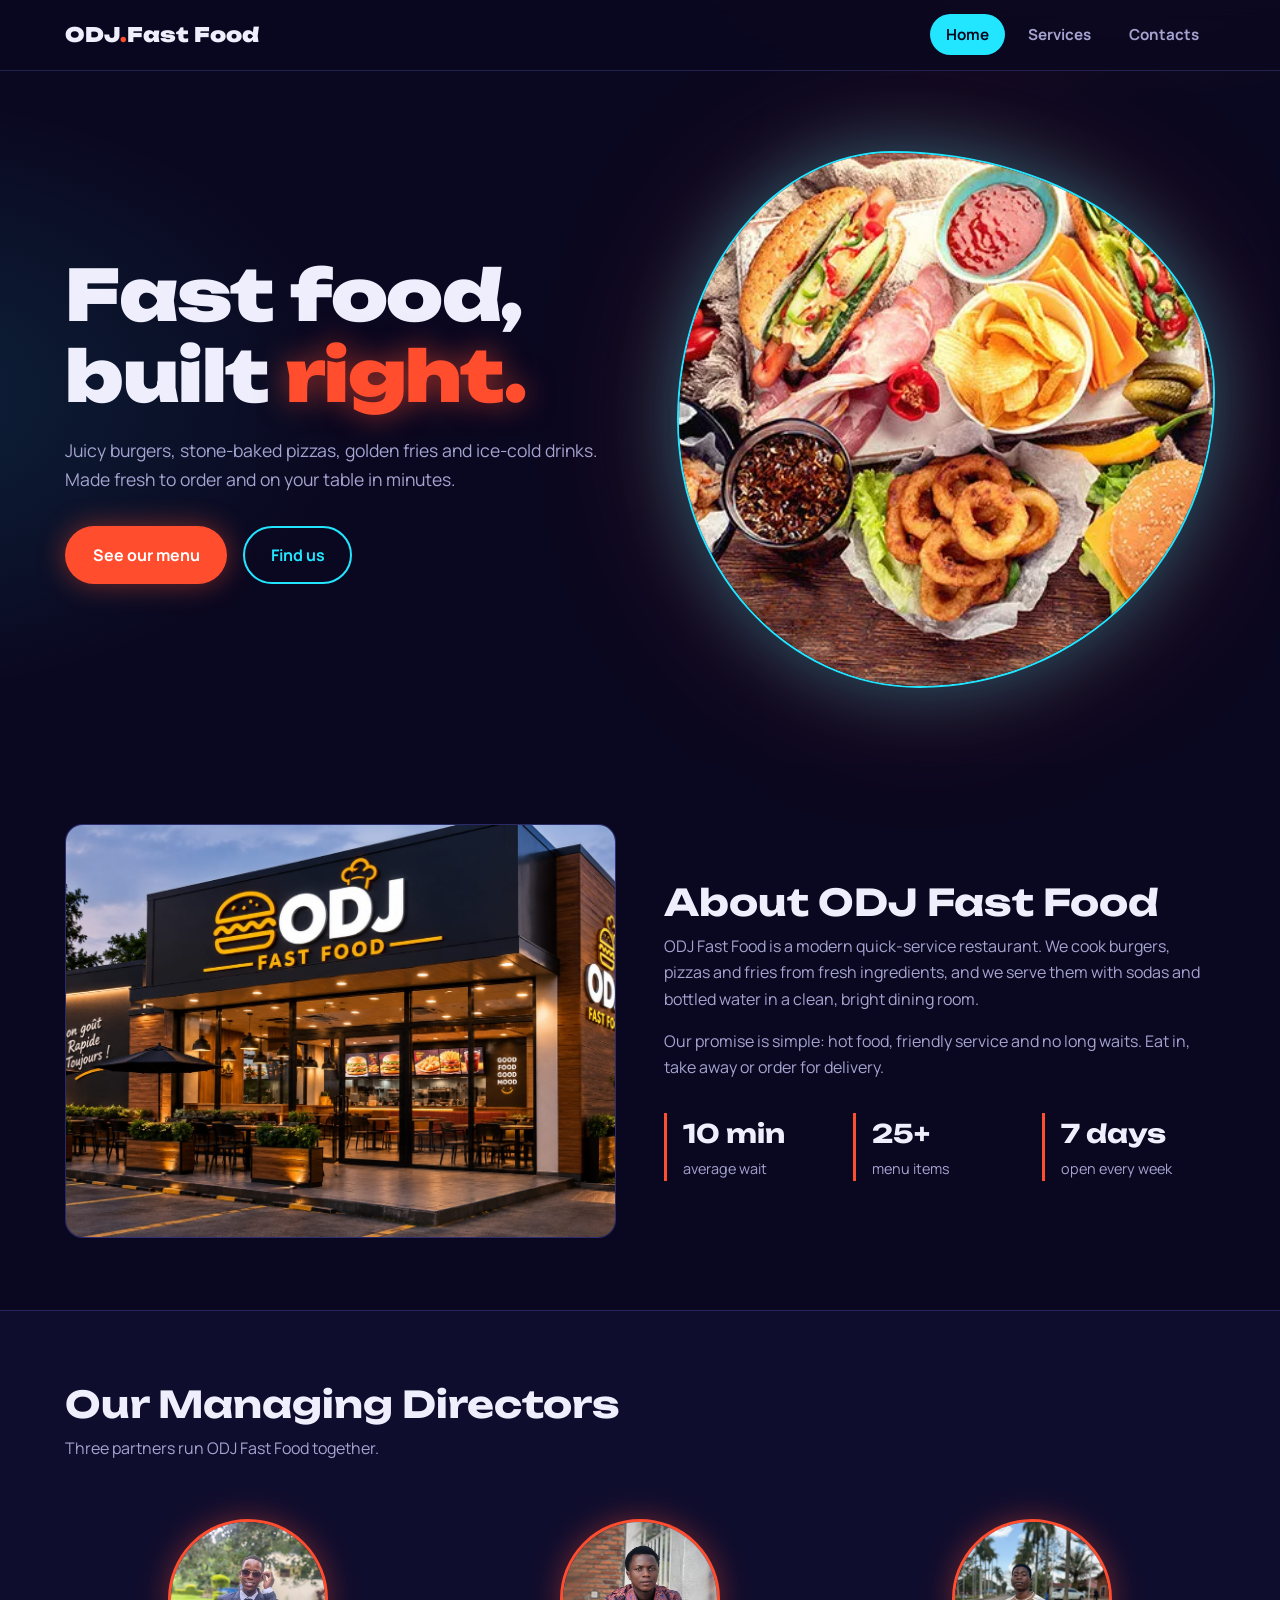
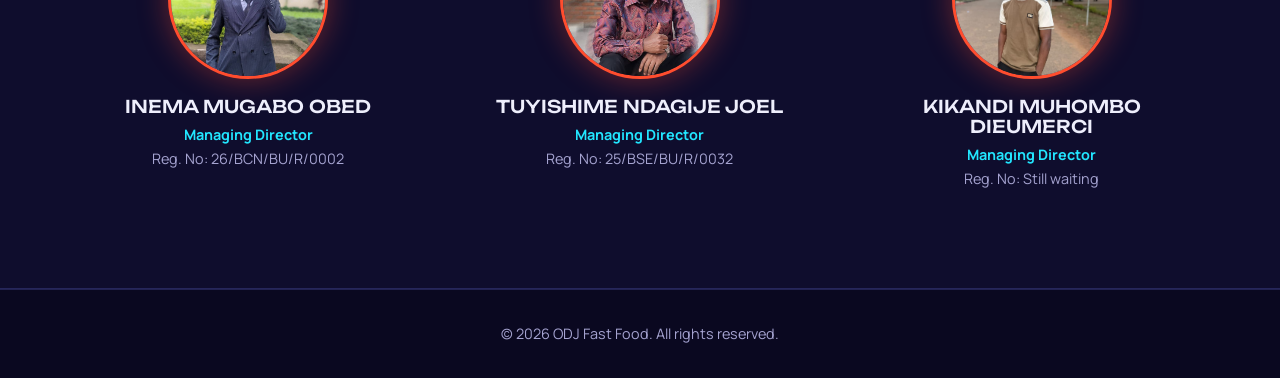
==== index.html @ 5b5426c4 "Add files via upload" ====
<!DOCTYPE html>
<html lang="en">
<head>
  <meta charset="UTF-8">
  <meta name="viewport" content="width=device-width, initial-scale=1">
  <title>ODJ Fast Food | Burgers, Pizza, Fries and Drinks</title>
  <meta name="description" content="ODJ Fast Food serves fresh burgers, pizzas, fries and cold drinks, fast.">
  <link rel="stylesheet" href="style.css">
</head>
<body>

<header class="site-header">
  <div class="wrap">
    <a class="logo" href="index.html">ODJ<span>.</span>Fast Food</a>
    <nav aria-label="Main navigation">
      <ul>
        <li><a class="active" href="index.html">Home</a></li>
        <li><a href="services.html">Services</a></li>
        <li><a href="contacts.html">Contacts</a></li>
      </ul>
    </nav>
  </div>
</header>

<main>
  <section class="hero">
    <div class="wrap">
      <div>
        <h1>Fast food,<br>built <em>right.</em></h1>
        <p>Juicy burgers, stone-baked pizzas, golden fries and ice-cold drinks. Made fresh to order and on your table in minutes.</p>
        <div class="actions">
          <a class="btn btn-primary" href="services.html">See our menu</a>
          <a class="btn btn-ghost" href="contacts.html">Find us</a>
        </div>
      </div>
      <div class="hero-img">
        <img src="images/hero-burger.jpg" alt="A double cheeseburger with fries on a dark background">
      </div>
    </div>
  </section>

  <section>
    <div class="wrap split">
      <div class="photo">
        <img src="images/restaurant.jpg" alt="Inside a modern fast food restaurant">
      </div>
      <div>
        <h2>About ODJ Fast Food</h2>
        <p>ODJ Fast Food is a modern quick-service restaurant. We cook burgers, pizzas and fries from fresh ingredients, and we serve them with sodas and bottled water in a clean, bright dining room.</p>
        <p style="margin-top:1rem">Our promise is simple: hot food, friendly service and no long waits. Eat in, take away or order for delivery.</p>
        <div class="stats">
          <div class="stat"><strong>10 min</strong><span>average wait</span></div>
          <div class="stat"><strong>25+</strong><span>menu items</span></div>
          <div class="stat"><strong>7 days</strong><span>open every week</span></div>
        </div>
      </div>
    </div>
  </section>

  <section class="directors">
    <div class="wrap">
      <h2>Our Managing Directors</h2>
      <p>Three partners run ODJ Fast Food together.</p>
      <div class="grid">
        <article class="director">
          <div class="avatar"><img src="images/member1.jpg" alt="Photo of Managing Director 1"></div>
          <h3>INEMA MUGABO OBED</h3>
          <p class="role">Managing Director</p>
          <p class="reg" style="margin-inline:auto">Reg. No: 26/BCN/BU/R/0002</p>
        </article>
        <article class="director">
          <div class="avatar"><img src="images/member2.jpg" alt="Photo of Managing Director 2"></div>
          <h3>TUYISHIME NDAGIJE JOEL</h3>
          <p class="role">Managing Director</p>
          <p class="reg" style="margin-inline:auto">Reg. No: 25/BSE/BU/R/0032</p>
        </article>
        <article class="director">
          <div class="avatar"><img src="images/member3.jpg" alt="Photo of Managing Director 3"></div>
          <h3>KIKANDI MUHOMBO DIEUMERCI</h3>
          <p class="role">Managing Director</p>
          <p class="reg" style="margin-inline:auto">Reg. No: Still waiting</p>
        </article>
      </div>
    </div>
  </section>
</main>

<footer>
  <div class="wrap">
    <p>&copy; 2026 ODJ Fast Food. All rights reserved.</p>
  </div>
</footer>

</body>
</html>
---- style.css ----
/* ODJ Fast Food — single external stylesheet */
@import url("https://fonts.googleapis.com/css2?family=Manrope:wght@400;500;700&family=Unbounded:wght@500;700;900&display=swap");

:root {
  --void: #0a0820;
  --panel: #14113a;
  --panel-2: #1c1850;
  --ember: #ff4d2e;
  --volt: #22e6ff;
  --amber: #ffc531;
  --text: #eeeefc;
  --muted: #a5a3d0;
  --line: rgba(120, 130, 255, 0.22);
  --radius: 18px;
}

* { box-sizing: border-box; margin: 0; padding: 0; }
html { scroll-behavior: smooth; }

body {
  font-family: "Manrope", system-ui, sans-serif;
  background:
    radial-gradient(900px 500px at 85% -10%, rgba(255, 77, 46, 0.18), transparent 60%),
    radial-gradient(800px 500px at -10% 20%, rgba(34, 230, 255, 0.12), transparent 60%),
    var(--void);
  color: var(--text);
  line-height: 1.65;
}

img { display: block; max-width: 100%; }
a { color: var(--volt); text-decoration: none; }
a:hover { text-decoration: underline; }
:focus-visible { outline: 3px solid var(--amber); outline-offset: 3px; border-radius: 6px; }

h1, h2, h3 { font-family: "Unbounded", sans-serif; line-height: 1.15; }
h1 { font-size: clamp(2.2rem, 6vw, 4.4rem); font-weight: 900; letter-spacing: -0.02em; }
h2 { font-size: clamp(1.5rem, 3.4vw, 2.3rem); font-weight: 700; margin-bottom: 0.6rem; }
h3 { font-size: 1.1rem; font-weight: 500; margin-bottom: 0.4rem; }
p { max-width: 68ch; color: var(--muted); }

.wrap { width: min(1150px, 92%); margin-inline: auto; }
section { padding: 4.5rem 0; }

/* Header / navigation */
.site-header {
  position: sticky; top: 0; z-index: 10;
  background: rgba(10, 8, 32, 0.82);
  backdrop-filter: blur(12px);
  border-bottom: 1px solid var(--line);
}
.site-header .wrap { display: flex; align-items: center; justify-content: space-between; padding: 0.9rem 0; }
.logo { font-family: "Unbounded", sans-serif; font-weight: 900; font-size: 1.25rem; color: var(--text); }
.logo span { color: var(--ember); }
.logo:hover { text-decoration: none; }
nav ul { display: flex; gap: 0.4rem; list-style: none; }
nav a {
  display: block; padding: 0.5rem 1rem; border-radius: 999px;
  color: var(--muted); font-weight: 700; font-size: 0.95rem;
}
nav a:hover { color: var(--text); text-decoration: none; background: var(--panel-2); }
nav a.active { color: var(--void); background: var(--volt); }

/* Buttons */
.btn {
  display: inline-block; padding: 0.85rem 1.6rem; border-radius: 999px;
  font-weight: 700; border: 2px solid transparent; cursor: pointer; font-family: inherit; font-size: 1rem;
  transition: transform 0.2s, box-shadow 0.2s;
}
.btn:hover { transform: translateY(-2px); text-decoration: none; }
.btn-primary { background: var(--ember); color: #fff; box-shadow: 0 0 28px rgba(255, 77, 46, 0.45); }
.btn-ghost { border-color: var(--volt); color: var(--volt); }

/* Hero */
.hero { padding: 5rem 0 4rem; }
.hero .wrap { display: grid; grid-template-columns: 1.05fr 1fr; gap: 3rem; align-items: center; }
.hero h1 em { font-style: normal; color: var(--ember); text-shadow: 0 0 30px rgba(255, 77, 46, 0.6); }
.hero p { margin: 1.2rem 0 2rem; font-size: 1.1rem; }
.hero .actions { display: flex; gap: 1rem; flex-wrap: wrap; }
.hero-img {
  aspect-ratio: 1 / 1; border-radius: 40% 60% 55% 45% / 50% 45% 55% 50%;
  overflow: hidden; border: 2px solid var(--volt);
  box-shadow: 0 0 70px rgba(34, 230, 255, 0.35), 0 0 140px rgba(255, 77, 46, 0.25);
  background: linear-gradient(135deg, var(--panel-2), var(--panel));
  animation: glow 5s ease-in-out infinite alternate;
}
.hero-img img { width: 100%; height: 100%; object-fit: cover; }
@keyframes glow {
  from { box-shadow: 0 0 50px rgba(34, 230, 255, 0.25), 0 0 100px rgba(255, 77, 46, 0.15); }
  to   { box-shadow: 0 0 90px rgba(34, 230, 255, 0.5),  0 0 170px rgba(255, 77, 46, 0.35); }
}

/* Page banner (services, contacts) */
.banner { padding: 4rem 0 1rem; }
.banner p { margin-top: 0.8rem; font-size: 1.1rem; }

/* Two-column blocks */
.split { display: grid; grid-template-columns: 1fr 1fr; gap: 3rem; align-items: center; }
.photo {
  border-radius: var(--radius); overflow: hidden; border: 1px solid var(--line);
  background: linear-gradient(135deg, var(--panel-2), var(--panel)); aspect-ratio: 4 / 3;
}
.photo img { width: 100%; height: 100%; object-fit: cover; }

/* Stat strip */
.stats { display: grid; grid-template-columns: repeat(auto-fit, minmax(160px, 1fr)); gap: 1rem; margin-top: 2rem; }
.stat { border-left: 3px solid var(--ember); padding-left: 1rem; }
.stat strong { display: block; font-family: "Unbounded", sans-serif; font-size: 1.6rem; color: var(--text); }
.stat span { color: var(--muted); font-size: 0.9rem; }

/* Cards (menu items) */
.grid { display: grid; grid-template-columns: repeat(auto-fit, minmax(300px, 1fr)); gap: 1.6rem; margin-top: 2rem; }
.card {
  background: linear-gradient(160deg, var(--panel-2), var(--panel));
  border: 1px solid var(--line); border-radius: var(--radius); overflow: hidden;
  transition: border-color 0.25s, transform 0.25s;
}
.card:hover { border-color: var(--volt); transform: translateY(-4px); }
.card .thumb { aspect-ratio: 16 / 10; background: var(--panel); }
.card .thumb img { width: 100%; height: 100%; object-fit: cover; }
.card .body { padding: 1.3rem 1.4rem 1.5rem; }
.card ul { list-style: none; margin-top: 0.8rem; }
.card li {
  display: flex; justify-content: space-between; gap: 1rem;
  padding: 0.45rem 0; border-top: 1px dashed var(--line); color: var(--muted); font-size: 0.95rem;
}
.card li b { color: var(--amber); font-weight: 700; white-space: nowrap; }

/* Directors */
.directors { background: rgba(20, 17, 58, 0.55); border-block: 1px solid var(--line); }
.director { text-align: center; padding: 1.6rem 1.2rem; }
.director .avatar {
  width: 160px; height: 160px; border-radius: 50%; margin: 0 auto 1.1rem; overflow: hidden;
  border: 3px solid var(--ember); box-shadow: 0 0 30px rgba(255, 77, 46, 0.4);
  background: var(--panel-2);
}
.director .avatar img { width: 100%; height: 100%; object-fit: cover; }
.director .role { color: var(--volt); font-weight: 700; font-size: 0.9rem; }
.director .reg { color: var(--muted); font-size: 0.9rem; }

/* Contacts */
.contact-grid { display: grid; grid-template-columns: 1fr 1.2fr; gap: 2.5rem; margin-top: 2rem; }
.info-item { padding: 1rem 0; border-bottom: 1px solid var(--line); }
.info-item h3 { color: var(--volt); }
form { background: var(--panel); border: 1px solid var(--line); border-radius: var(--radius); padding: 2rem; }
label { display: block; font-weight: 700; margin: 1rem 0 0.35rem; font-size: 0.95rem; }
input, textarea, select {
  width: 100%; padding: 0.8rem 1rem; border-radius: 12px; font: inherit;
  background: var(--void); color: var(--text); border: 1px solid var(--line);
}
textarea { min-height: 130px; resize: vertical; }
form .btn { margin-top: 1.4rem; }

/* Footer */
footer { border-top: 1px solid var(--line); padding: 2rem 0; text-align: center; color: var(--muted); font-size: 0.9rem; }
footer p { margin-inline: auto; }

/* Responsive */
@media (max-width: 820px) {
  .hero .wrap, .split, .contact-grid { grid-template-columns: 1fr; }
  .site-header .wrap { flex-direction: column; gap: 0.6rem; }
  nav a { padding: 0.45rem 0.8rem; }
  section { padding: 3rem 0; }
}
@media (prefers-reduced-motion: reduce) {
  * { animation: none !important; transition: none !important; scroll-behavior: auto !important; }
}
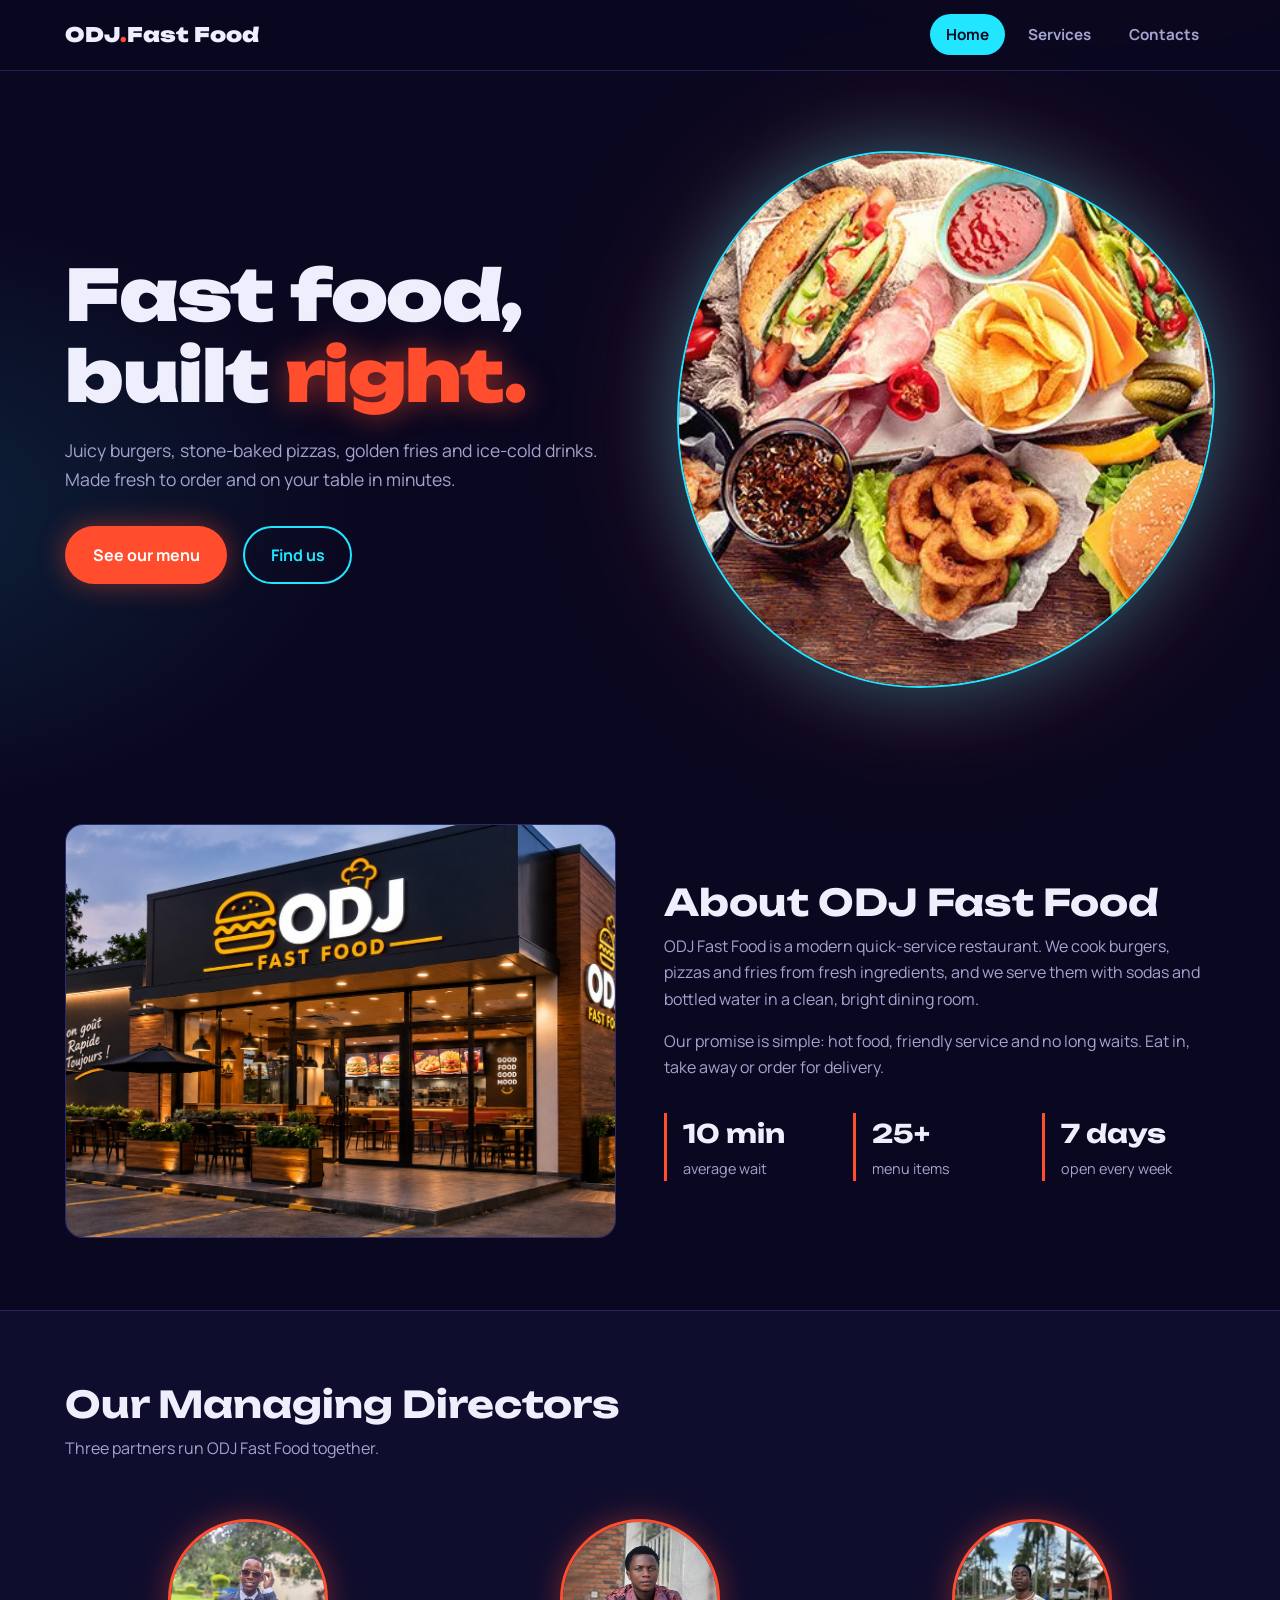
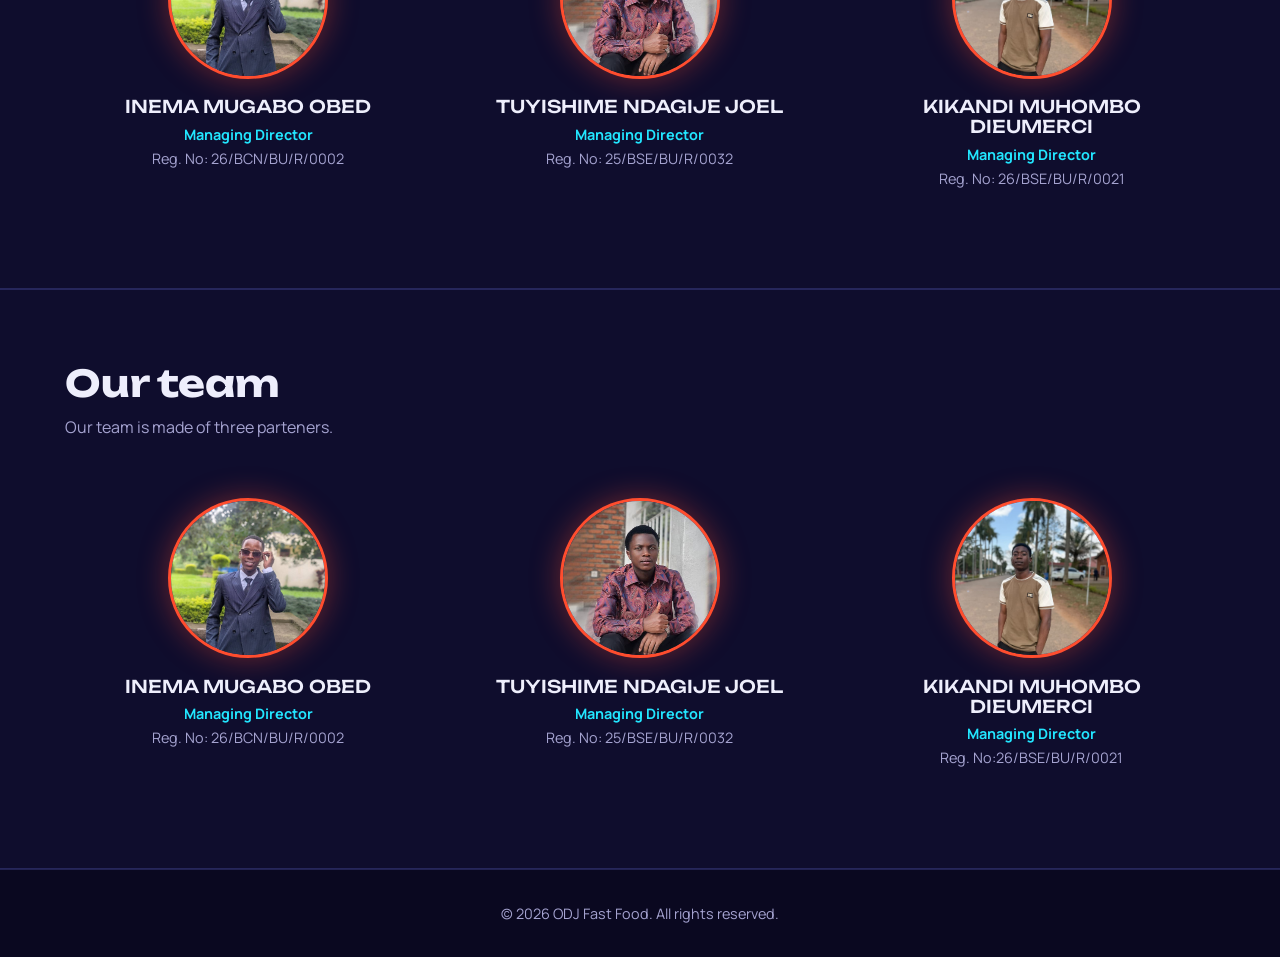
==== commit b06f77eb: "Update registration numbers for directors" ====
--- a/index.html
+++ b/index.html
@@ -78,7 +78,34 @@
           <div class="avatar"><img src="images/member3.jpg" alt="Photo of Managing Director 3"></div>
           <h3>KIKANDI MUHOMBO DIEUMERCI</h3>
           <p class="role">Managing Director</p>
-          <p class="reg" style="margin-inline:auto">Reg. No: Still waiting</p>
+          <p class="reg" style="margin-inline:auto">Reg. No: 26/BSE/BU/R/0021</p>
+        </article>
+      </div>
+    </div>
+  </section>
+
+   <section class="directors">
+    <div class="wrap">
+      <h2>Our team</h2>
+      <p>Our team is made of three parteners.</p>
+      <div class="grid">
+        <article class="director">
+          <div class="avatar"><img src="images/member1.jpg" alt="Photo of Managing Director 1"></div>
+          <h3>INEMA MUGABO OBED</h3>
+          <p class="role">Managing Director</p>
+          <p class="reg" style="margin-inline:auto">Reg. No: 26/BCN/BU/R/0002</p>
+        </article>
+        <article class="director">
+          <div class="avatar"><img src="images/member2.jpg" alt="Photo of Managing Director 2"></div>
+          <h3>TUYISHIME NDAGIJE JOEL</h3>
+          <p class="role">Managing Director</p>
+          <p class="reg" style="margin-inline:auto">Reg. No: 25/BSE/BU/R/0032</p>
+        </article>
+        <article class="director">
+          <div class="avatar"><img src="images/member3.jpg" alt="Photo of Managing Director 3"></div>
+          <h3>KIKANDI MUHOMBO DIEUMERCI</h3>
+          <p class="role">Managing Director</p>
+          <p class="reg" style="margin-inline:auto">Reg. No:26/BSE/BU/R/0021 </p>
         </article>
       </div>
     </div>
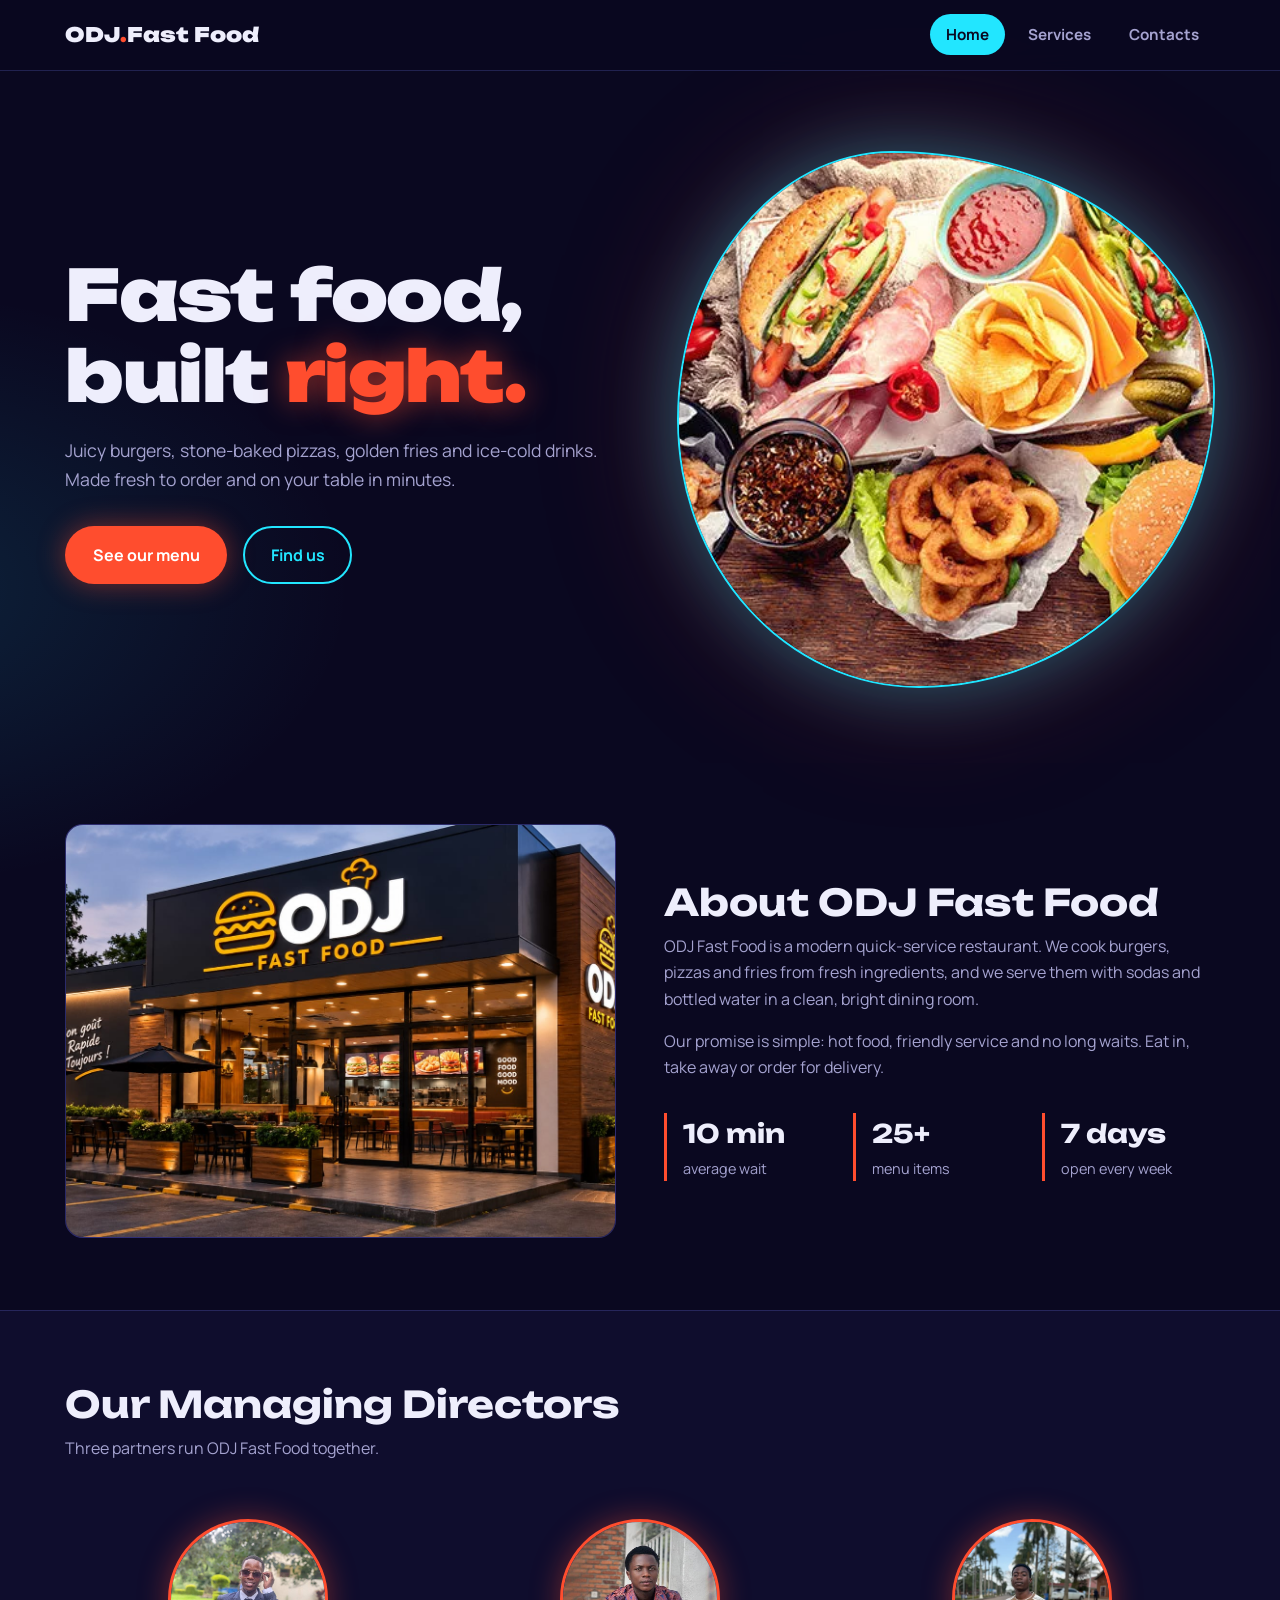
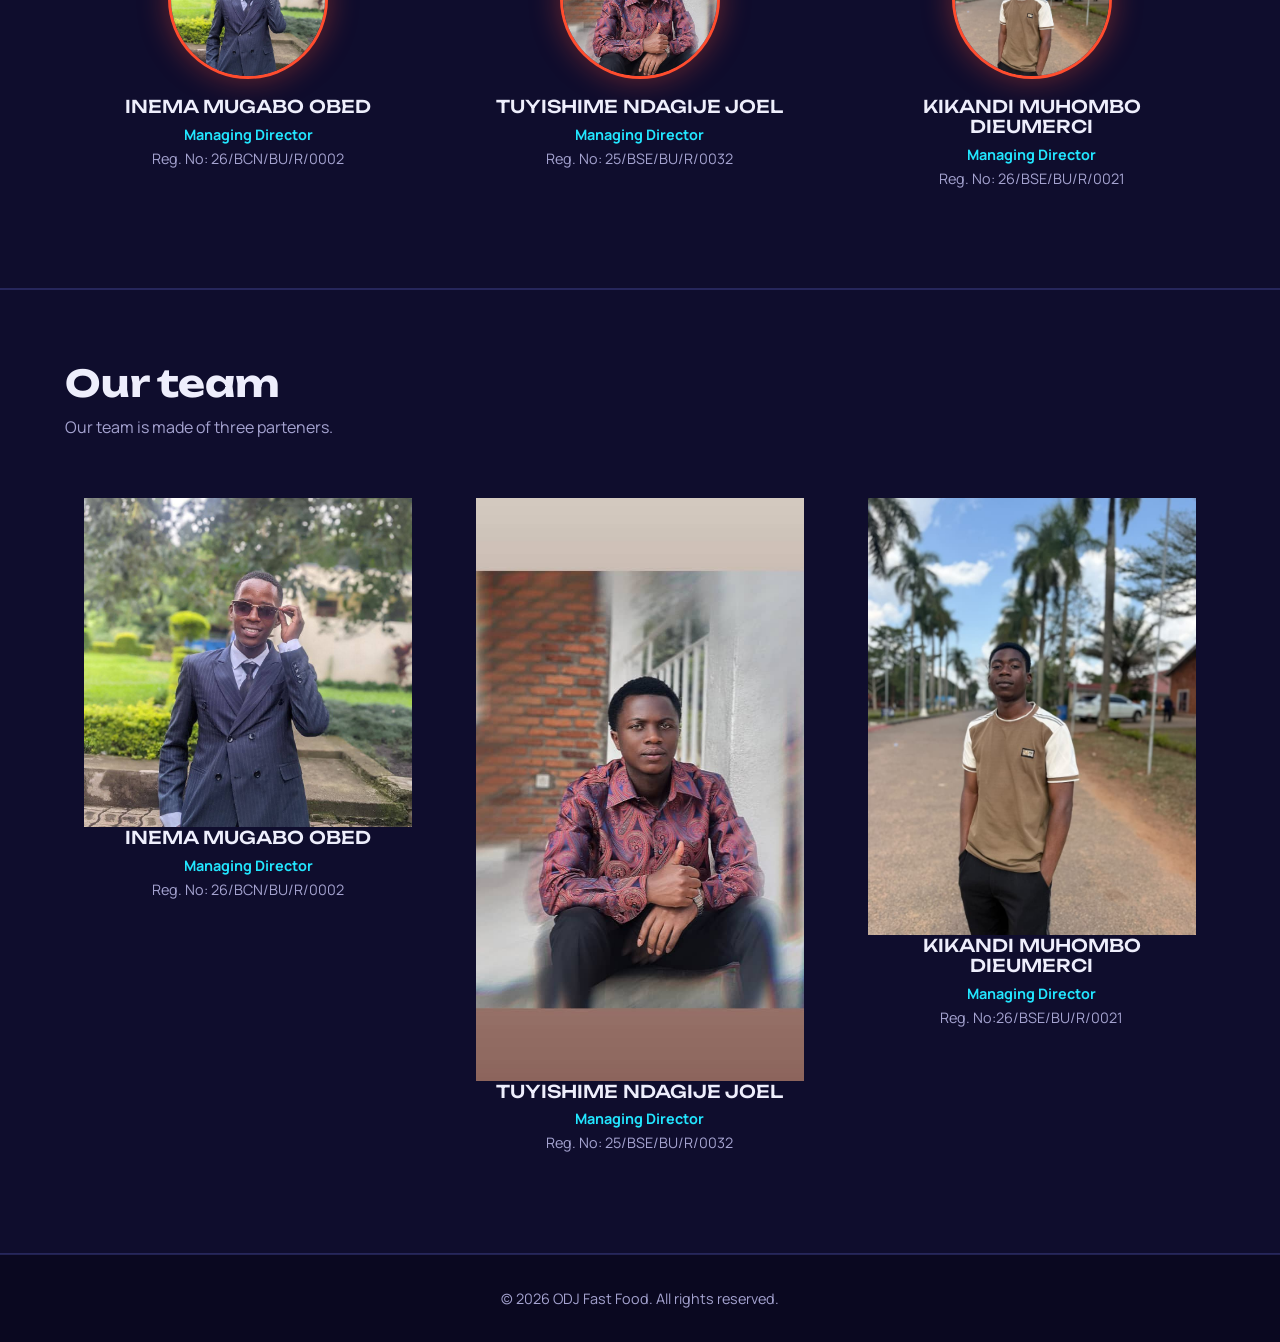
==== commit d222ff04: "Replace 'avatar' class with 'thumb' for images" ====
--- a/index.html
+++ b/index.html
@@ -90,19 +90,19 @@
       <p>Our team is made of three parteners.</p>
       <div class="grid">
         <article class="director">
-          <div class="avatar"><img src="images/member1.jpg" alt="Photo of Managing Director 1"></div>
+          <div class="thumb"><img src="images/member1.jpg" alt="Photo of Managing Director 1"></div>
           <h3>INEMA MUGABO OBED</h3>
           <p class="role">Managing Director</p>
           <p class="reg" style="margin-inline:auto">Reg. No: 26/BCN/BU/R/0002</p>
         </article>
         <article class="director">
-          <div class="avatar"><img src="images/member2.jpg" alt="Photo of Managing Director 2"></div>
+          <div class="thumb"><img src="images/member2.jpg" alt="Photo of Managing Director 2"></div>
           <h3>TUYISHIME NDAGIJE JOEL</h3>
           <p class="role">Managing Director</p>
           <p class="reg" style="margin-inline:auto">Reg. No: 25/BSE/BU/R/0032</p>
         </article>
         <article class="director">
-          <div class="avatar"><img src="images/member3.jpg" alt="Photo of Managing Director 3"></div>
+          <div class="thumb"><img src="images/member3.jpg" alt="Photo of Managing Director 3"></div>
           <h3>KIKANDI MUHOMBO DIEUMERCI</h3>
           <p class="role">Managing Director</p>
           <p class="reg" style="margin-inline:auto">Reg. No:26/BSE/BU/R/0021 </p>
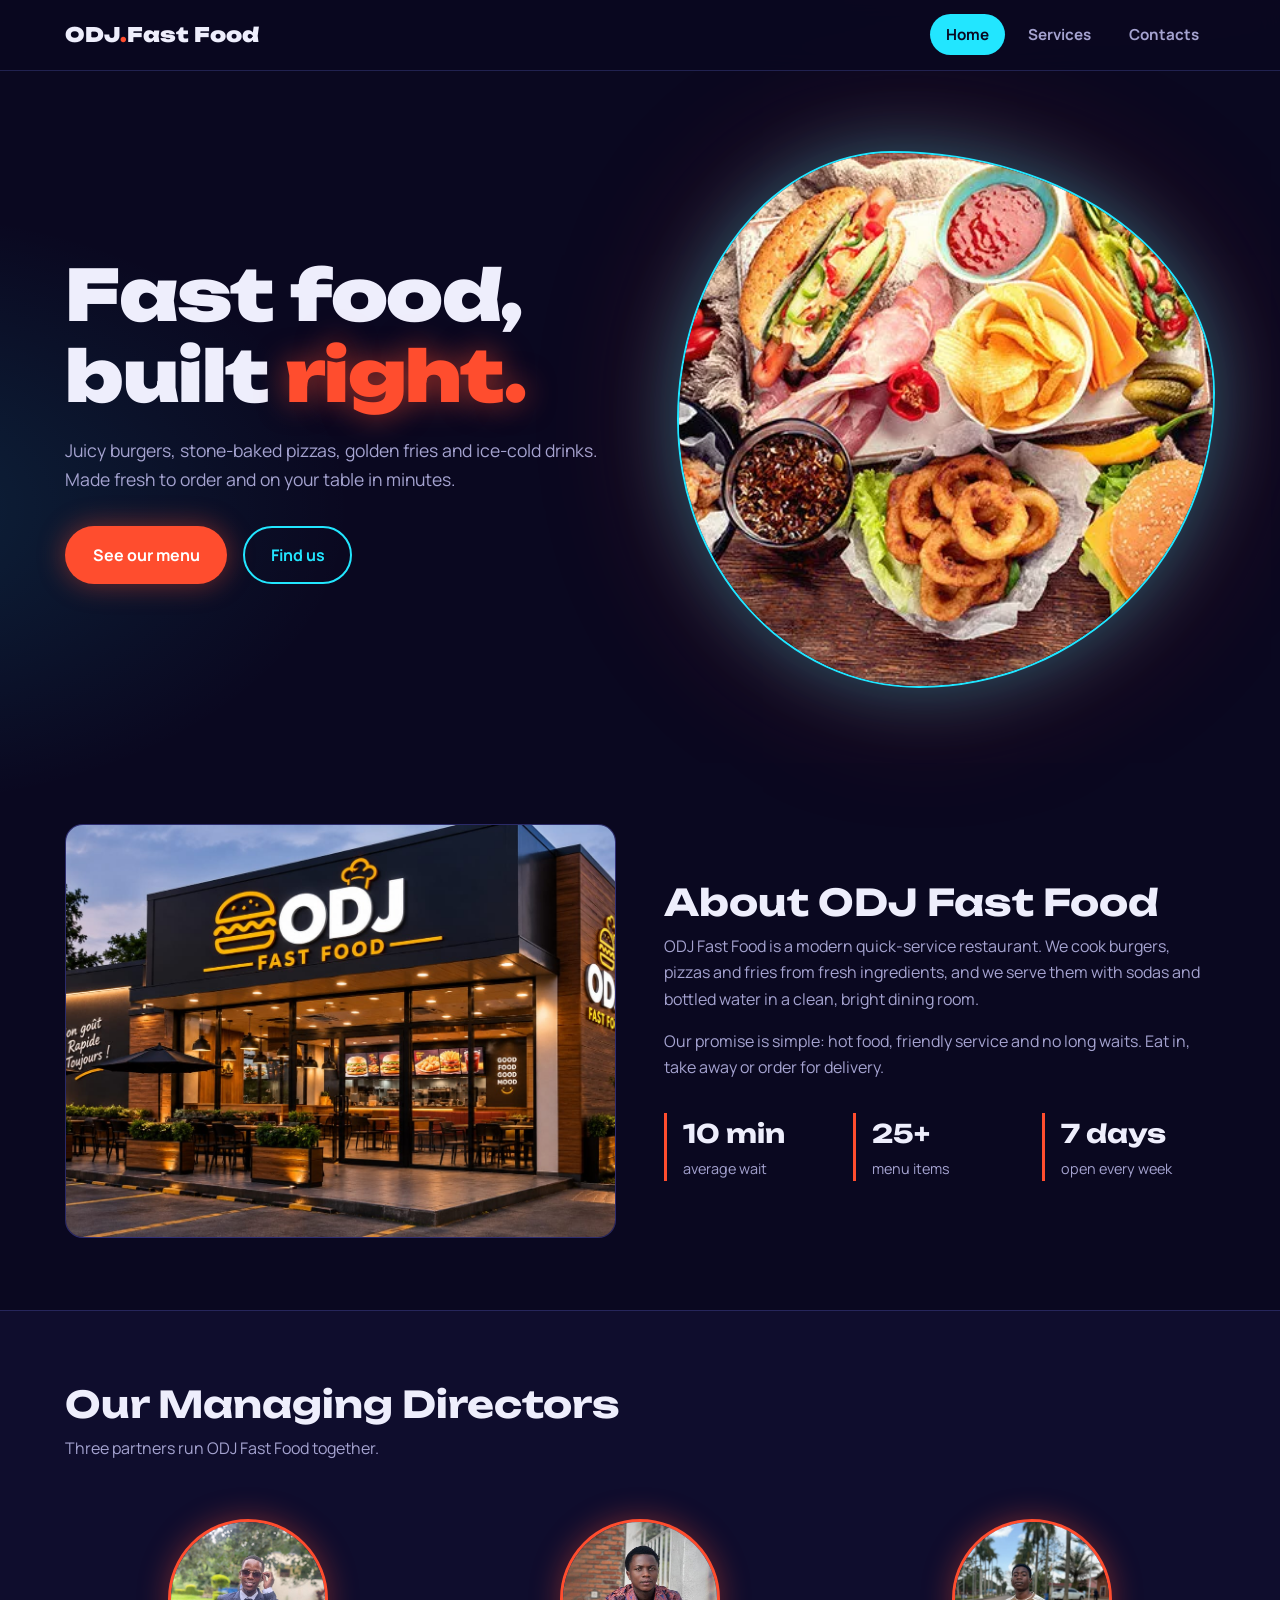
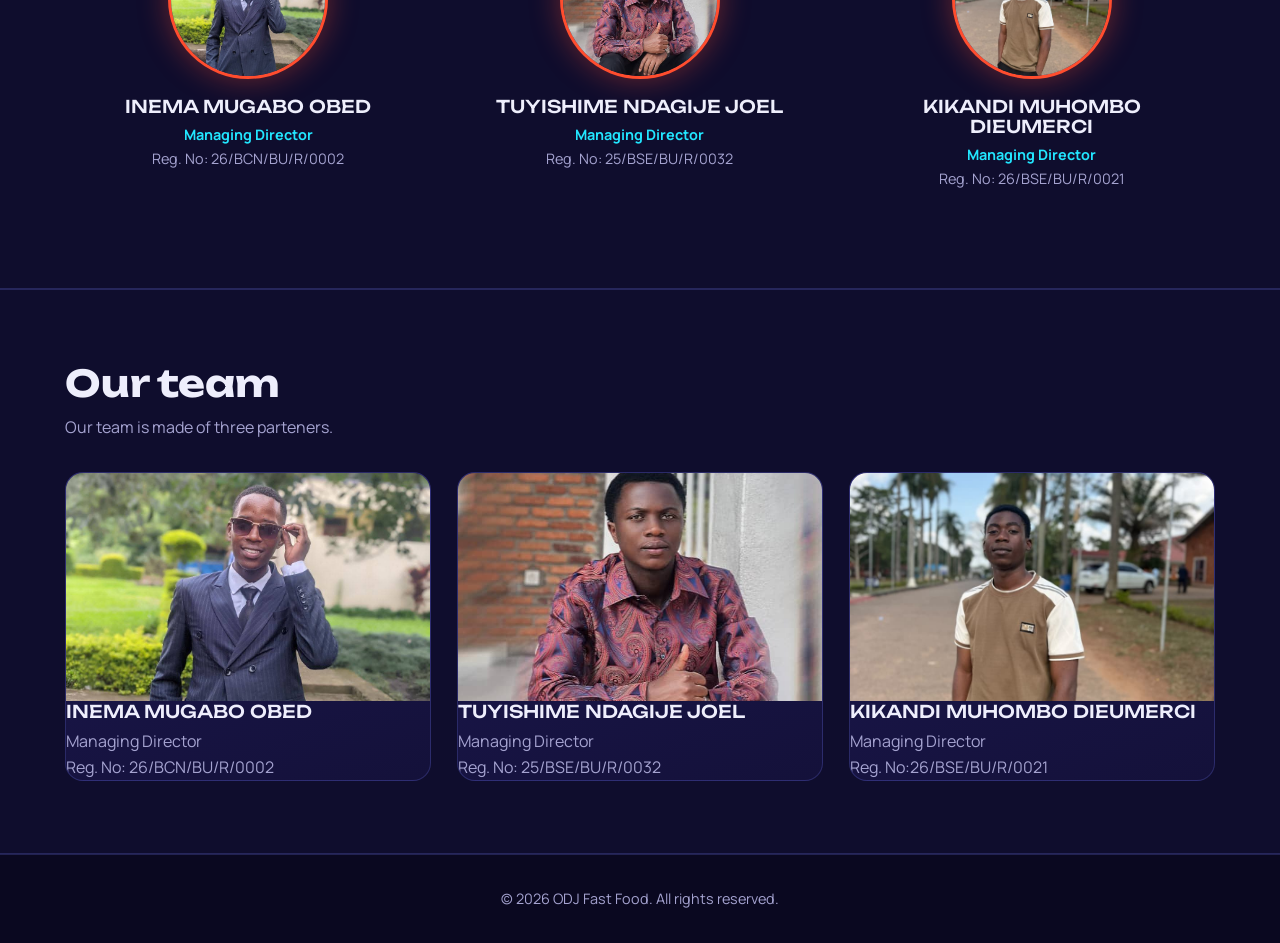
==== commit 671ae3db: "Update index.html" ====
--- a/index.html
+++ b/index.html
@@ -89,19 +89,19 @@
       <h2>Our team</h2>
       <p>Our team is made of three parteners.</p>
       <div class="grid">
-        <article class="director">
+        <article class="card">
           <div class="thumb"><img src="images/member1.jpg" alt="Photo of Managing Director 1"></div>
           <h3>INEMA MUGABO OBED</h3>
           <p class="role">Managing Director</p>
           <p class="reg" style="margin-inline:auto">Reg. No: 26/BCN/BU/R/0002</p>
         </article>
-        <article class="director">
+        <article class="card">
           <div class="thumb"><img src="images/member2.jpg" alt="Photo of Managing Director 2"></div>
           <h3>TUYISHIME NDAGIJE JOEL</h3>
           <p class="role">Managing Director</p>
           <p class="reg" style="margin-inline:auto">Reg. No: 25/BSE/BU/R/0032</p>
         </article>
-        <article class="director">
+        <article class="card">
           <div class="thumb"><img src="images/member3.jpg" alt="Photo of Managing Director 3"></div>
           <h3>KIKANDI MUHOMBO DIEUMERCI</h3>
           <p class="role">Managing Director</p>
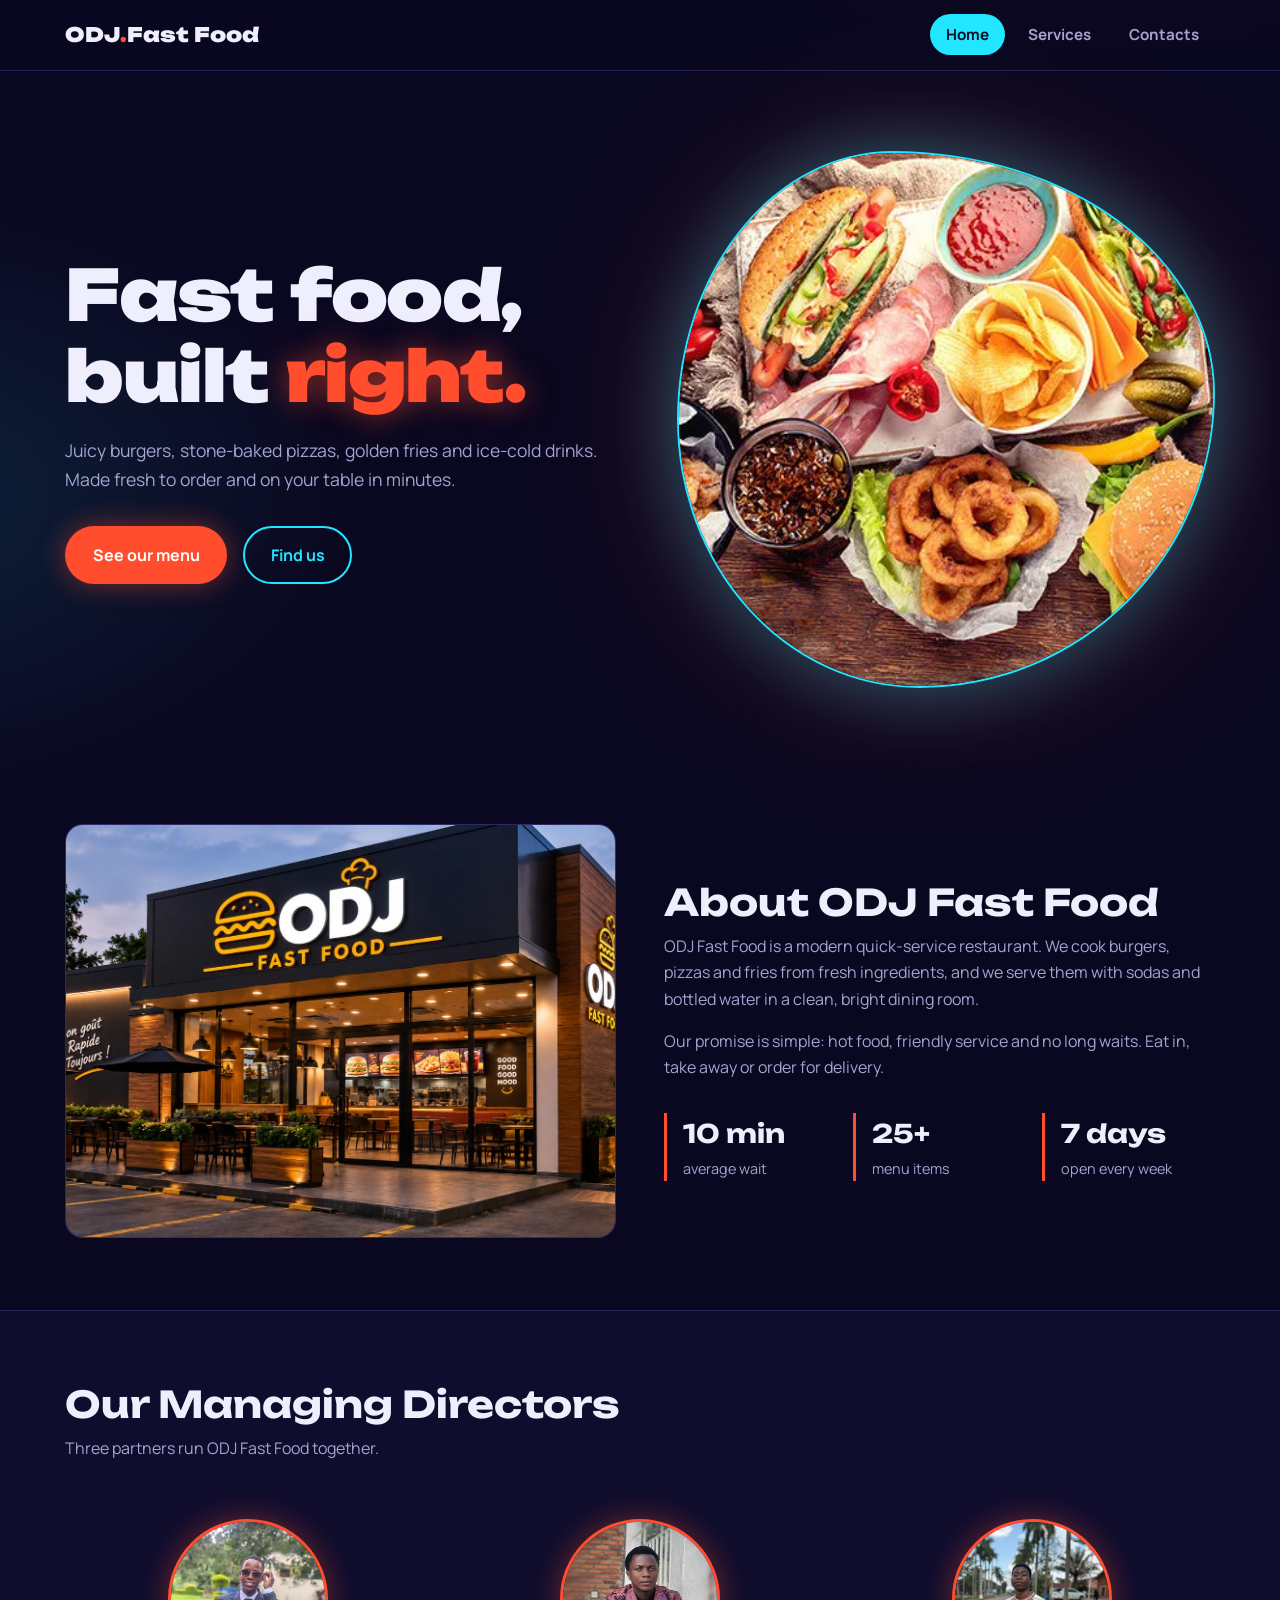
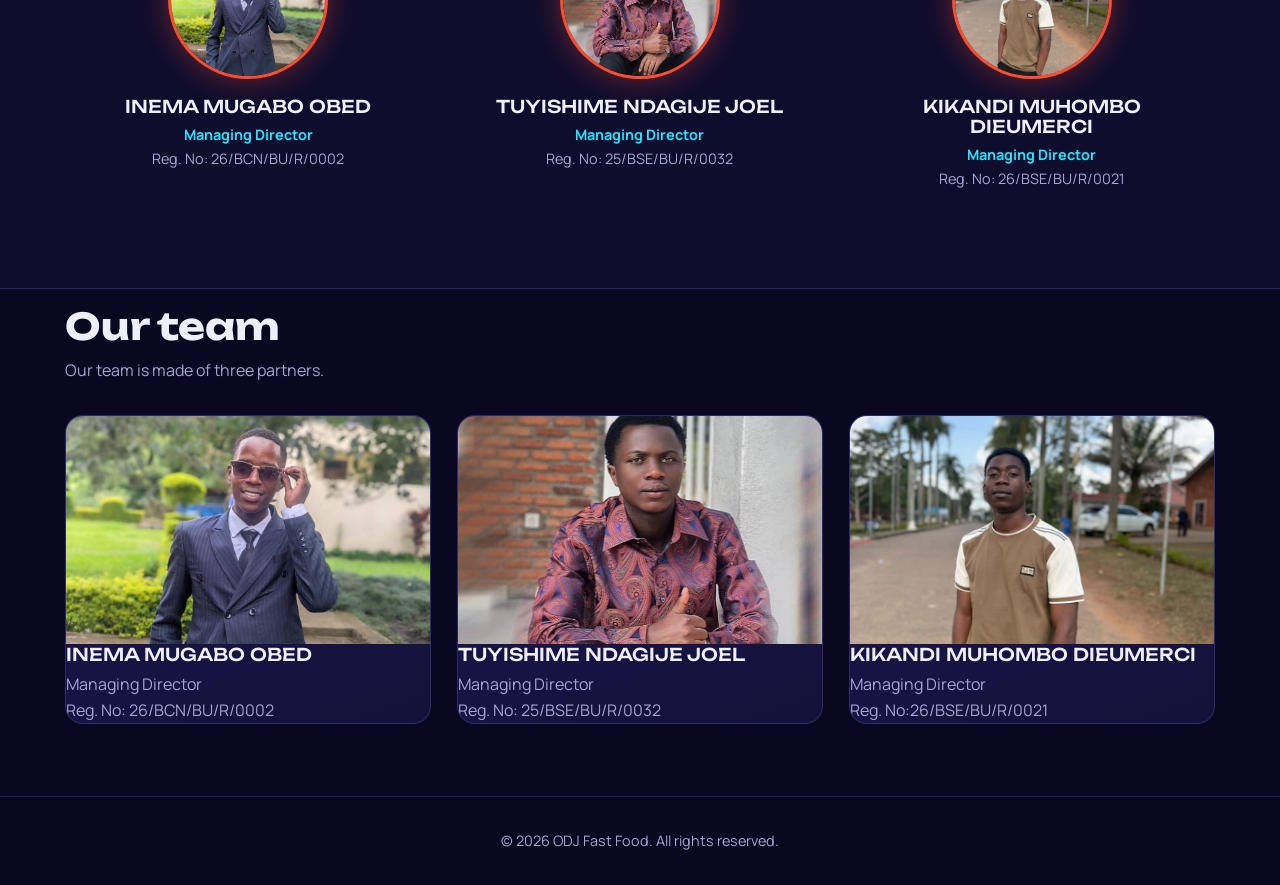
==== commit 2355013b: "Fix typo in team description" ====
--- a/index.html
+++ b/index.html
@@ -84,10 +84,10 @@
     </div>
   </section>
 
-   <section class="directors">
+   <section style="padding-top:1rem">
     <div class="wrap">
       <h2>Our team</h2>
-      <p>Our team is made of three parteners.</p>
+      <p>Our team is made of three partners.</p>
       <div class="grid">
         <article class="card">
           <div class="thumb"><img src="images/member1.jpg" alt="Photo of Managing Director 1"></div>
